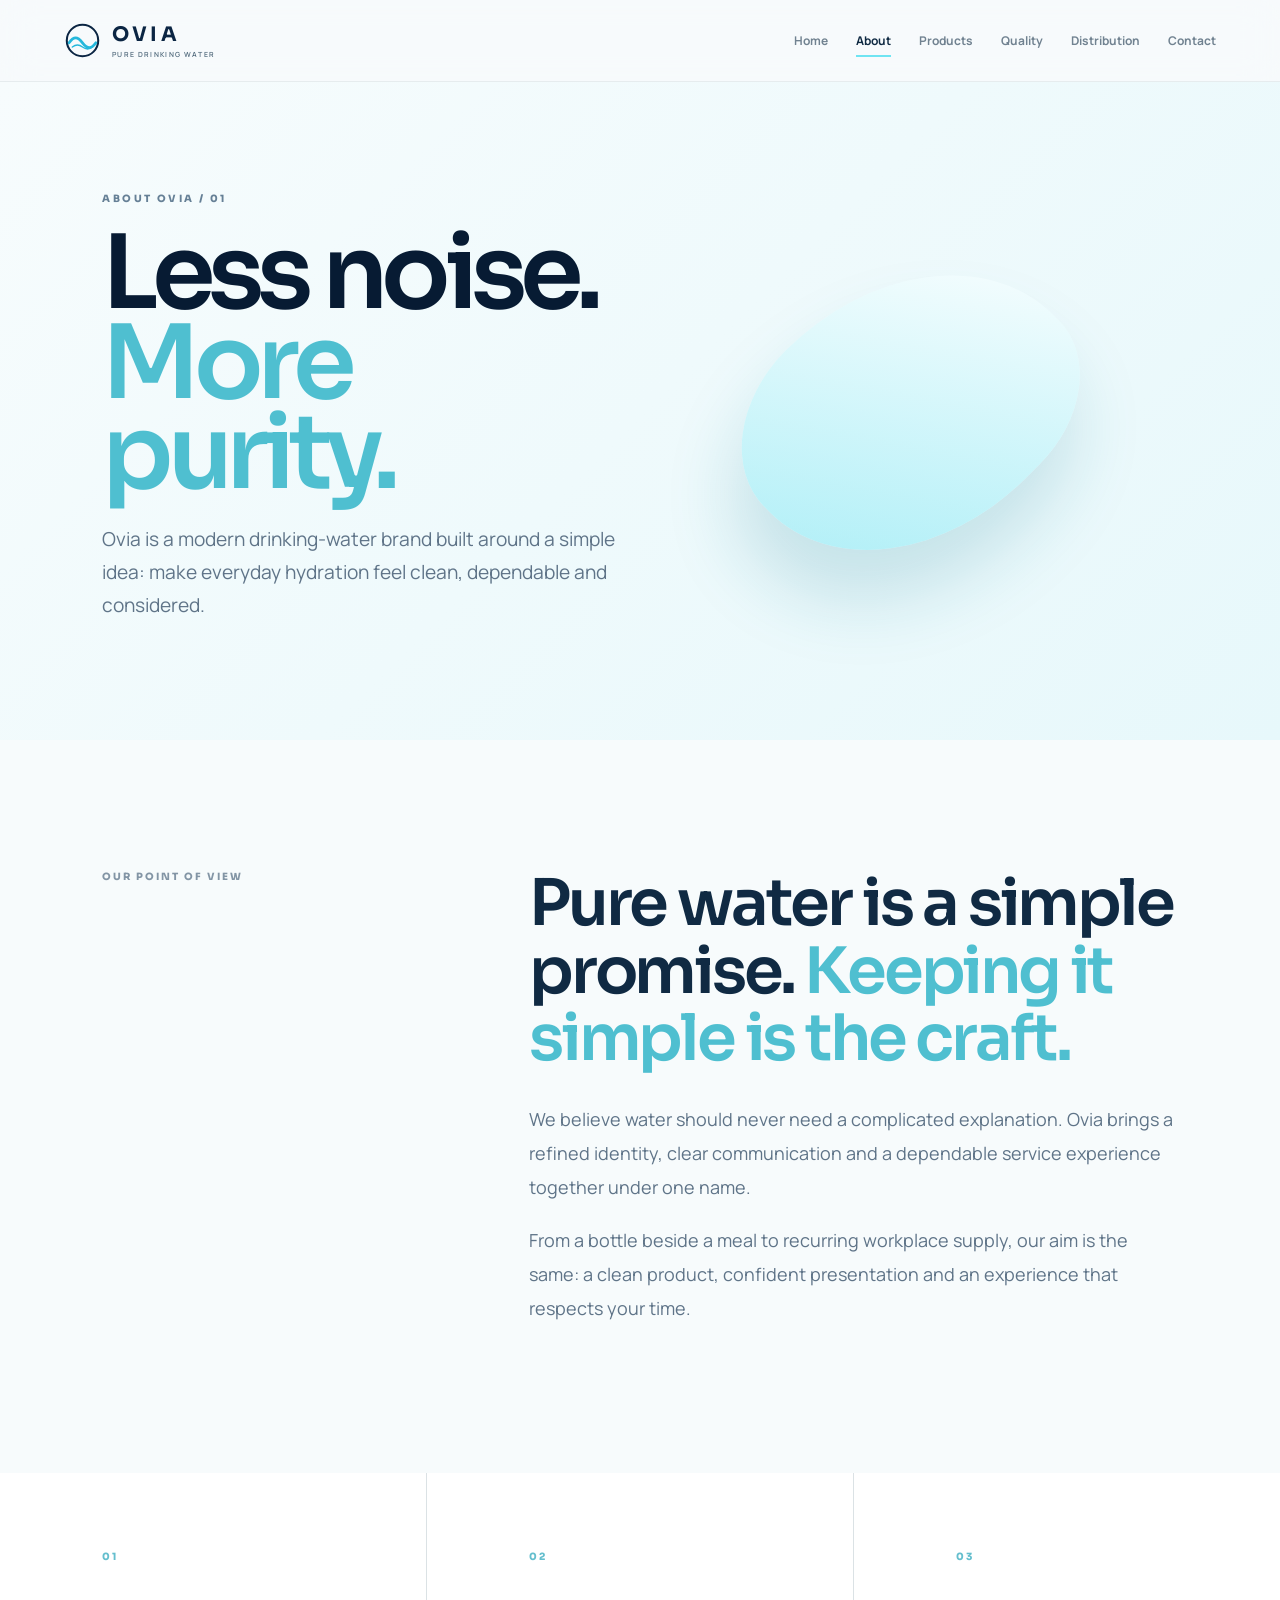
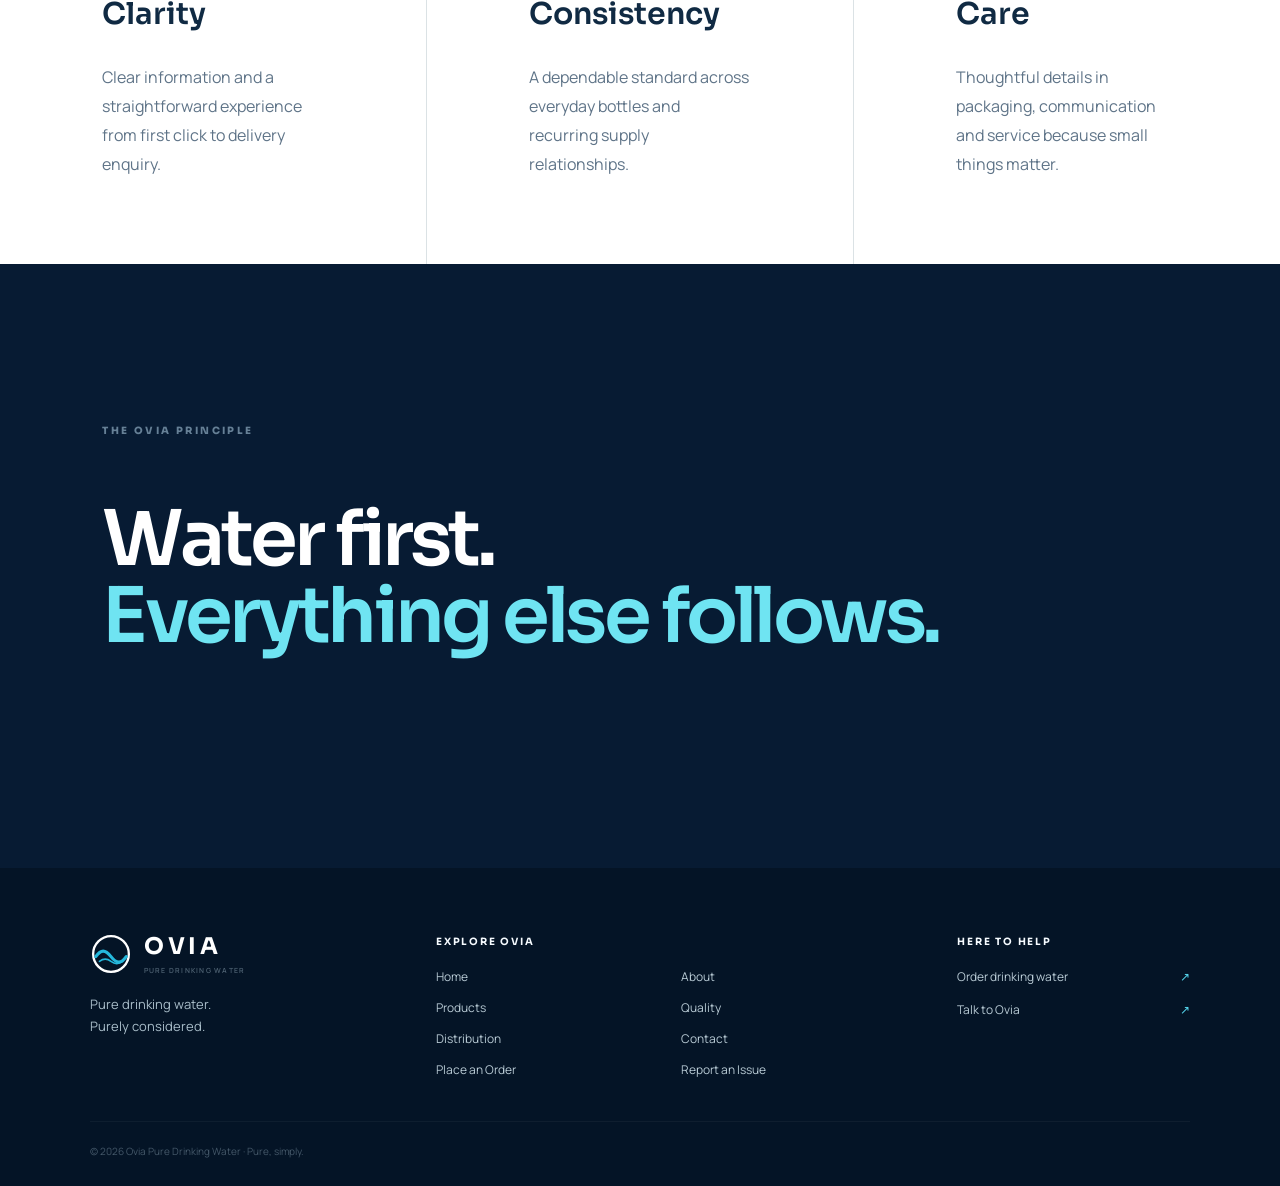
==== about.html @ 5226b3a4 "Refine About page branding and responsive footer" ====
<!doctype html><html lang="en"><head><meta charset="utf-8"><meta name="viewport" content="width=device-width,initial-scale=1"><title>About Ovia — Pure, Simply.</title><link rel="preconnect" href="https://fonts.googleapis.com"><link href="https://fonts.googleapis.com/css2?family=Manrope:wght@400;500;600;700;800&family=Sora:wght@500;600;700&display=swap" rel="stylesheet"><link rel="stylesheet" href="styles.css"><style id="about-page-refinement">/* About page only: keep the existing layout while matching Ovia identity and avoiding hidden content if motion scripts fail. */.reveal{opacity:1!important;transform:none!important}.brand{gap:11px;text-decoration:none}.brand-mark{width:37px;height:37px;flex:0 0 37px;border:0;border-radius:0;display:block;color:#0b2543}.brand-mark svg{display:block;width:100%;height:100%}.brand-word{font:700 20px Sora,sans-serif;letter-spacing:.16em;color:#0b2543}.brand-word small{display:block;font:600 7px Manrope,sans-serif;letter-spacing:.19em;color:#526a7d;opacity:1}.home-footer{grid-template-columns:minmax(200px,1fr) minmax(300px,1.6fr) minmax(150px,.8fr);gap:42px 55px;padding:64px clamp(24px,7vw,100px) 28px}.home-footer .footer-logo{display:inline-flex;align-items:center;gap:12px;color:#fff;text-decoration:none}.home-footer .footer-logo svg{width:42px;height:42px;flex:0 0 42px}.home-footer .footer-logo span{font:700 23px Sora,sans-serif;letter-spacing:.17em}.home-footer .footer-logo small{display:block;margin-top:5px;color:#a7bfce;font:600 7px Manrope,sans-serif;letter-spacing:.18em}.home-footer .footer-brand p{font-size:13px;color:#a9bdc9}.home-footer .footer-navigation>strong,.home-footer .footer-contact>strong{display:block;margin:3px 0 20px;color:#f6fbff;font:700 10px Sora,sans-serif;letter-spacing:.18em}.home-footer .footer-links{display:grid;grid-template-columns:repeat(2,minmax(95px,1fr));gap:13px 24px;align-items:start}.home-footer .footer-links a,.home-footer .footer-contact>a{color:#b9cbd5;font-size:12px;line-height:1.5;text-decoration:none;transition:color .2s}.home-footer .footer-links a:hover,.home-footer .footer-contact>a:hover{color:#55d7ee}.home-footer .footer-contact>a{display:flex;justify-content:space-between;gap:18px;margin:0 0 15px}.home-footer .footer-contact>a span{color:#55d7ee}.home-footer>small{padding-top:22px;border-top:1px solid #ffffff18;color:#91a8b8;font-size:10px}.home-footer .footer-links a{padding:0}.home-footer .footer-contact{min-width:0}@media(max-width:900px){.home-footer{grid-template-columns:1fr 1.4fr;gap:36px}.home-footer .footer-contact{grid-column:1/-1}.home-footer .footer-contact>a{max-width:320px}}@media(max-width:680px){.brand{gap:8px}.brand-mark{width:32px;height:32px;flex-basis:32px}.brand-word{font-size:18px}.brand-word small{font-size:6px}.home-footer{grid-template-columns:1fr;padding:48px 7vw 24px;gap:30px}.home-footer .footer-contact{grid-column:auto}.home-footer .footer-links{grid-template-columns:repeat(2,minmax(0,1fr));gap:14px 20px}.home-footer>small{grid-column:auto;line-height:1.7}.home-footer .footer-navigation>strong,.home-footer .footer-contact>strong{margin-bottom:15px}.page-hero{gap:20px;padding-top:70px;padding-bottom:70px}.page-hero-art{min-height:280px}.drop-giant{width:200px;height:260px}}</style></head><body><header class="site-header"><a class="brand" href="index.html" aria-label="Ovia — Home"><span class="brand-mark" aria-hidden="true"><svg viewBox="0 0 40 40" focusable="false"><circle cx="20" cy="20" r="17" fill="none" stroke="currentColor" stroke-width="2.2"/><path d="M5.5 22.5c5-7 9-7 14.5 0s9.5 7 14.5 0" fill="none" stroke="#25b8dc" stroke-width="3" stroke-linecap="round"/><path d="M9 27c4-3 7-3 11 0s7 3 11 0" fill="none" stroke="#25b8dc" stroke-width="1.6" stroke-linecap="round"/></svg></span><span class="brand-word">OVIA<small>PURE DRINKING WATER</small></span></a><button class="menu-btn"><i></i><i></i></button><nav class="nav"><a href="index.html">Home</a><a class="active" href="about.html">About</a><a class="" href="products.html">Products</a><a class="" href="quality.html">Quality</a><a class="" href="distribution.html">Distribution</a><a class="" href="contact.html">Contact</a></nav></header><main><section class="page-hero"><div class="reveal"><p class="eyebrow">ABOUT OVIA / 01</p><h1>Less noise.<br><em>More purity.</em></h1><p class="lead">Ovia is a modern drinking-water brand built around a simple idea: make everyday hydration feel clean, dependable and considered.</p></div><div class="page-hero-art"><div class="drop-giant"></div></div></section><section class="section narrative"><div class="section-tag">OUR POINT OF VIEW</div><div class="narrative-copy reveal"><h2>Pure water is a simple promise. <em>Keeping it simple is the craft.</em></h2><p>We believe water should never need a complicated explanation. Ovia brings a refined identity, clear communication and a dependable service experience together under one name.</p><p>From a bottle beside a meal to recurring workplace supply, our aim is the same: a clean product, confident presentation and an experience that respects your time.</p></div></section><section class="values"><div class="value reveal"><span>01</span><h3>Clarity</h3><p>Clear information and a straightforward experience from first click to delivery enquiry.</p></div><div class="value reveal"><span>02</span><h3>Consistency</h3><p>A dependable standard across everyday bottles and recurring supply relationships.</p></div><div class="value reveal"><span>03</span><h3>Care</h3><p>Thoughtful details in packaging, communication and service because small things matter.</p></div></section><section class="dark-story"><p class="eyebrow">THE OVIA PRINCIPLE</p><h2>Water first.<br><em>Everything else follows.</em></h2></section></main><footer class="footer home-footer"><div class="footer-brand"><a class="footer-logo" href="index.html" aria-label="Ovia Home"><svg viewBox="0 0 40 40" aria-hidden="true"><circle cx="20" cy="20" r="17" fill="none" stroke="currentColor" stroke-width="2.2"/><path d="M5.5 22.5c5-7 9-7 14.5 0s9.5 7 14.5 0" fill="none" stroke="#25b8dc" stroke-width="3" stroke-linecap="round"/><path d="M9 27c4-3 7-3 11 0s7 3 11 0" fill="none" stroke="#25b8dc" stroke-width="1.6" stroke-linecap="round"/></svg><span>OVIA<small>PURE DRINKING WATER</small></span></a><p>Pure drinking water.<br>Purely considered.</p></div><div class="footer-navigation"><strong>EXPLORE OVIA</strong><div class="footer-links"><a href="index.html">Home</a><a href="about.html">About</a><a href="products.html">Products</a><a href="quality.html">Quality</a><a href="distribution.html">Distribution</a><a href="contact.html">Contact</a><a href="order.html">Place an Order</a><a href="report.html">Report an Issue</a></div></div><div class="footer-contact"><strong>HERE TO HELP</strong><a href="order.html">Order drinking water <span>↗</span></a><a href="contact.html">Talk to Ovia <span>↗</span></a></div><small>© 2026 Ovia Pure Drinking Water · Pure, simply.</small></footer><div id="success-modal"></div><script src="app.js?v=20261009-about1"></script></body></html>
---- styles.css ----
:root{--navy:#071b33;--navy2:#0b2748;--aqua:#6fe4f2;--ice:#eafbfd;--ink:#102a43;--muted:#5f7488;--white:#fff;--line:rgba(16,42,67,.12);--ease:cubic-bezier(.16,1,.3,1)}
*{box-sizing:border-box}html{scroll-behavior:smooth}body{margin:0;background:#f7fbfc;color:var(--ink);font-family:Manrope,system-ui,sans-serif;overflow-x:hidden}a{text-decoration:none;color:inherit}button,input,select,textarea{font:inherit}button{cursor:pointer}
#preloader{position:fixed;inset:0;z-index:9999;background:var(--navy);display:grid;place-items:center;align-content:center;gap:22px;color:white;transition:opacity .8s var(--ease),visibility .8s}.preload-orb{width:88px;height:104px;animation:dropIn 1.2s var(--ease)}.preload-orb svg{width:100%;height:100%;fill:none;stroke:var(--aqua);stroke-width:2}.preload-line{width:180px;height:1px;background:rgba(255,255,255,.15);position:relative;overflow:hidden}.preload-line:after{content:"";position:absolute;inset:0;background:var(--aqua);transform:translateX(-100%);animation:loadline 1.5s var(--ease) forwards}.preloader-done{opacity:0;visibility:hidden}.preload-orb+ .preload-line+span{font:700 12px Sora;letter-spacing:.35em}
.site-header{height:82px;padding:0 clamp(20px,5vw,72px);display:flex;align-items:center;justify-content:space-between;background:rgba(247,251,252,.8);backdrop-filter:blur(18px);position:sticky;top:0;z-index:100;border-bottom:1px solid rgba(16,42,67,.07)}.brand{display:flex;align-items:center;gap:10px;font:700 18px Sora;letter-spacing:.08em}.brand small{display:block;font:700 7px Manrope;letter-spacing:.22em;opacity:.5;margin-top:3px}.brand-mark{width:31px;height:38px;border:1px solid var(--navy);border-radius:55% 45% 55% 45%;display:grid;place-items:center;color:var(--aqua);font-size:28px;line-height:1}.nav{display:flex;gap:28px;font-size:12px;font-weight:700}.nav a{opacity:.58;position:relative;padding:32px 0}.nav a:after{content:"";position:absolute;left:0;right:100%;bottom:24px;height:2px;background:var(--aqua);transition:.4s var(--ease)}.nav a:hover,.nav a.active{opacity:1}.nav a.active:after,.nav a:hover:after{right:0}.menu-btn{display:none;background:none;border:0}.menu-btn i{display:block;width:25px;height:2px;background:var(--navy);margin:6px}
.hero{min-height:calc(100vh - 82px);position:relative;display:grid;grid-template-columns:1fr 1fr;align-items:center;padding:8vw;overflow:hidden;background:linear-gradient(135deg,#f9fdfe,#eaf8fb)}.hero-water{position:absolute;width:70vw;height:70vw;right:-30vw;top:-25vw;border-radius:50%;background:radial-gradient(circle,rgba(111,228,242,.32),transparent 62%);filter:blur(5px);animation:waterPulse 7s ease-in-out infinite}.hero-copy{position:relative;z-index:2;max-width:650px}.eyebrow{font:800 10px Sora;letter-spacing:.24em;color:#668096;text-transform:uppercase}.hero h1,.page-hero h1,.form-page-head h1{font:600 clamp(58px,8vw,126px)/.88 Sora;margin:24px 0;color:var(--navy);letter-spacing:-.065em}.hero h1 em,.page-hero h1 em,.form-page-head h1 em,h2 em{font-style:normal;color:#4fbfd0}.lead{font-size:clamp(17px,1.5vw,21px);line-height:1.7;color:var(--muted);max-width:650px}.hero-actions{display:flex;align-items:center;gap:26px;margin-top:36px}.btn{display:inline-flex;align-items:center;justify-content:center;gap:25px;border:0;border-radius:999px;padding:17px 24px;font-weight:800;font-size:12px;transition:.45s var(--ease);position:relative;overflow:hidden}.btn span{transition:.45s var(--ease)}.btn:hover{transform:translateY(-4px);box-shadow:0 18px 40px rgba(7,27,51,.16)}.btn:hover span{transform:translateX(5px)}.btn-primary{background:var(--navy);color:#fff}.btn-dark{background:var(--navy);color:white}.text-link{font-weight:800;font-size:12px;border-bottom:1px solid var(--navy);padding-bottom:6px}.hero-bottle-wrap{height:620px;display:grid;place-items:center;position:relative;z-index:2}.halo{position:absolute;width:440px;height:440px;border-radius:50%;background:radial-gradient(circle,rgba(111,228,242,.42),rgba(111,228,242,0) 68%);filter:blur(2px);animation:halo 5s ease-in-out infinite}.hero-orbit{position:absolute;border:1px solid rgba(79,191,208,.3);border-radius:50%;animation:spin 18s linear infinite}.o1{width:520px;height:180px;transform:rotate(-22deg)}.o2{width:410px;height:520px;transform:rotate(18deg);animation-direction:reverse}
.bottle{position:relative;display:flex;flex-direction:column;align-items:center;filter:drop-shadow(22px 28px 28px rgba(7,27,51,.2));animation:floatBottle 5s ease-in-out infinite}.cap{width:58%;height:30px;background:linear-gradient(90deg,#b9f6fb,#4fcbdc);border-radius:7px 7px 5px 5px;box-shadow:inset 0 2px 5px #fff8}.neck{width:64%;height:50px;background:linear-gradient(90deg,rgba(255,255,255,.9),rgba(205,247,250,.75),rgba(255,255,255,.9));border-radius:8px 8px 4px 4px}.bottle-body{position:relative;width:100%;height:100%;border-radius:28px 28px 35px 35px;background:linear-gradient(100deg,rgba(255,255,255,.9),rgba(177,237,244,.7) 40%,rgba(255,255,255,.95) 75%);border:1px solid rgba(255,255,255,.9);box-shadow:inset 9px 0 18px rgba(255,255,255,.6),inset -10px 0 20px rgba(55,159,180,.12)}.bottle-body:after{content:"";position:absolute;left:12%;top:8%;width:17%;height:72%;background:linear-gradient(#fff9,transparent);border-radius:50%;filter:blur(3px)}.bottle-label{position:absolute;left:8%;right:8%;top:35%;height:30%;background:rgba(255,255,255,.72);border:1px solid rgba(7,27,51,.07);border-radius:14px;display:grid;place-content:center;text-align:center;z-index:2}.bottle-label b{font:700 20px Sora;letter-spacing:.1em;color:var(--navy)}.bottle-label small{font-size:7px;letter-spacing:.2em;margin-top:4px;color:#648093}.bottle-label i{display:block;width:22px;height:1px;background:var(--aqua);margin:8px auto 0}.bottle-150{width:230px;height:520px}.bottle-500{width:145px;height:340px}.bottle-1500{width:190px;height:455px}.bottle-19{width:270px;height:390px}.bottle-19 .bottle-body{border-radius:20px 20px 34px 34px}.handle{position:absolute;width:105px;height:145px;right:-48px;top:90px;border:18px solid rgba(190,239,244,.85);border-left:0;border-radius:0 60px 60px 0;z-index:-1}.mini-bottle{position:relative;margin:auto;display:flex;flex-direction:column;align-items:center}.b500{width:80px;height:190px}.b1500{width:95px;height:225px}.b19{width:125px;height:190px}.mini-bottle .cap{height:12px}.mini-bottle .neck{height:20px}.mini-bottle .bottle-body{border-radius:13px 13px 18px 18px}.mini-bottle .bottle-label b{font-size:10px}.mini-bottle .bottle-label small{font-size:5px}.scroll-cue{position:absolute;bottom:28px;left:8vw;font:800 9px Sora;letter-spacing:.2em;color:#73889a}.scroll-cue span{font-size:18px;margin-left:8px}
.section{padding:130px 8vw}.split{display:grid;grid-template-columns:.5fr 1fr;gap:7vw}.section-tag{font:800 10px Sora;letter-spacing:.2em;color:#8395a5}.split-content{max-width:760px}.split h2,.section-head h2{font:600 clamp(38px,5vw,70px)/1.02 Sora;letter-spacing:-.05em;margin:15px 0 25px}.split p:not(.eyebrow){font-size:18px;line-height:1.85;color:var(--muted);max-width:700px}.dark-band{background:var(--navy);color:white;overflow:hidden;padding:34px 0}.marquee{display:flex;gap:70px;white-space:nowrap;width:max-content;animation:marquee 22s linear infinite}.marquee span{font:600 28px Sora;letter-spacing:.05em}.product-preview{background:#eef8fa}.section-head{display:flex;justify-content:space-between;align-items:end;margin-bottom:65px}.product-grid{display:grid;grid-template-columns:repeat(3,1fr);gap:24px}.product-card{background:white;border:1px solid var(--line);border-radius:30px;padding:45px 30px;min-height:450px;display:flex;flex-direction:column;justify-content:flex-end;transition:.55s var(--ease)}.product-card:hover{transform:translateY(-12px);box-shadow:0 30px 70px rgba(7,27,51,.12)}.product-card.featured{background:var(--navy);color:white}.product-card p{color:#7790a3}.product-card.featured p{color:#aac2d0}.product-card h3{font:600 28px Sora;margin:25px 0 5px}.cta-panel{margin:0 8vw 100px;border-radius:38px;padding:75px;display:flex;justify-content:space-between;align-items:center;background:linear-gradient(120deg,var(--navy),#0d3a62);color:#fff;position:relative;overflow:hidden}.cta-panel:after{content:"";position:absolute;width:420px;height:420px;right:-120px;top:-190px;border:1px solid rgba(111,228,242,.3);border-radius:50%}.cta-panel h2{font:600 clamp(35px,4vw,60px) Sora;letter-spacing:-.04em;margin:10px 0}.cta-panel h2 em{color:var(--aqua)}
.footer{background:#041426;color:#b9cbd5;padding:70px 8vw;display:grid;grid-template-columns:1fr auto;gap:50px}.footer b{font:700 22px Sora;color:white;letter-spacing:.1em}.footer p{line-height:1.7}.footer-links{display:flex;gap:25px;align-items:start}.footer-links a{font-size:12px}.footer small{grid-column:1/-1;opacity:.45;font-size:10px}
.page-hero{min-height:650px;padding:100px 8vw;display:grid;grid-template-columns:1fr 1fr;align-items:center;background:linear-gradient(135deg,#f7fcfd,#e7f8fb)}.page-hero.compact{min-height:530px;display:block}.page-hero-art{display:grid;place-items:center}.drop-giant{width:260px;height:340px;border-radius:65% 35% 62% 38%;background:linear-gradient(145deg,#fff,rgba(111,228,242,.55));transform:rotate(45deg);box-shadow:30px 40px 70px rgba(23,125,151,.18);animation:floatBottle 5s infinite}.narrative{display:grid;grid-template-columns:.5fr 1fr;gap:8vw}.narrative-copy h2{font:600 clamp(38px,5vw,68px)/1.05 Sora;letter-spacing:-.05em;margin:0 0 30px}.narrative-copy p{font-size:18px;line-height:1.9;color:var(--muted);max-width:750px}.values{display:grid;grid-template-columns:repeat(3,1fr);gap:1px;background:var(--line)}.value{background:#fff;padding:70px 8vw;min-height:330px}.value span,.product-no,.quality-step>span,.dist-card>span{font:800 10px Sora;color:#65bfce;letter-spacing:.15em}.value h3{font:600 30px Sora}.value p,.dist-card p{line-height:1.8;color:var(--muted)}.dark-story{padding:150px 8vw;background:var(--navy);color:#fff}.dark-story h2{font:600 clamp(45px,6vw,90px)/1 Sora;letter-spacing:-.05em}.dark-story em{color:var(--aqua)}
.products-list{padding:60px 8vw 130px}.big-product{display:grid;grid-template-columns:1fr 1fr;gap:10vw;align-items:center;min-height:680px;border-bottom:1px solid var(--line)}.big-product.reverse .product-visual{order:2}.product-visual{min-height:540px;display:grid;place-items:center;background:linear-gradient(145deg,#edfafd,#fff);border-radius:40px;overflow:hidden}.big-product h2{font:600 clamp(50px,6vw,80px) Sora;letter-spacing:-.06em;margin:15px 0}.big-product p,.big-product li{font-size:17px;line-height:1.8;color:var(--muted)}.big-product ul{padding-left:18px;margin:25px 0 35px}
.quality-rings{height:360px;width:360px;position:relative;display:grid;place-items:center;margin:auto}.quality-rings span{position:absolute;border:1px solid rgba(79,191,208,.4);border-radius:50%;inset:0;animation:spin 15s linear infinite}.quality-rings span:nth-child(2){inset:45px;animation-direction:reverse}.quality-rings span:nth-child(3){inset:90px;animation-duration:8s}.quality-rings b{font:700 24px Sora;letter-spacing:.1em}.quality-grid{display:grid;grid-template-columns:repeat(2,1fr);background:var(--line);gap:1px}.quality-step{background:#fff;padding:75px 8vw;min-height:330px}.quality-step h2{font:600 38px Sora;margin:20px 0 10px}.quality-step p{max-width:550px;line-height:1.85;color:var(--muted)}.quality-note{margin:100px 8vw;padding:75px;border-radius:35px;background:var(--ice);display:flex;justify-content:space-between;gap:60px}.quality-note h2{font:600 52px Sora;letter-spacing:-.04em}.quality-note p{max-width:420px;line-height:1.8;color:var(--muted)}
.distribution-grid{display:grid;grid-template-columns:repeat(2,1fr);gap:1px;background:var(--line)}.dist-card{background:#fff;padding:75px 8vw;min-height:310px}.dist-card h2{font:600 35px Sora}.process-strip{display:grid;grid-template-columns:repeat(4,1fr);background:var(--navy);color:white}.process-strip>div{padding:55px 4vw;border-right:1px solid rgba(255,255,255,.1);display:flex;flex-direction:column;gap:10px}.process-strip span{color:var(--aqua);font:800 10px Sora}.process-strip small{color:#9fb5c5}
.contact-layout{padding:100px 8vw 130px;display:grid;grid-template-columns:.85fr 1fr;gap:8vw;align-items:start}.contact-intro h1{font:600 clamp(55px,7vw,100px)/.9 Sora;letter-spacing:-.06em;margin:25px 0}.contact-intro>p:not(.eyebrow){font-size:18px;line-height:1.8;color:var(--muted);max-width:560px}.contact-points{margin-top:55px;display:grid;gap:25px}.contact-points div{border-left:2px solid var(--aqua);padding-left:18px}.contact-points small{display:block;font:800 9px Sora;letter-spacing:.2em;color:#8296a6;margin-bottom:6px}.contact-points b{font-size:13px}.form-card,.form-shell{background:white;border:1px solid var(--line);border-radius:32px;box-shadow:0 30px 90px rgba(7,27,51,.08)}.form-card{padding:45px}.form-card form,.form-shell form{display:grid;gap:20px}label{display:grid;gap:9px;font-size:11px;font-weight:800;color:#557087}input,select,textarea{width:100%;border:1px solid #d6e2e8;background:#fbfdfe;border-radius:13px;padding:15px 16px;color:var(--ink);outline:none;transition:.3s}input:focus,select:focus,textarea:focus{border-color:#61cfdf;box-shadow:0 0 0 4px rgba(111,228,242,.12)}textarea{resize:vertical}.phone-row,.field-grid{display:grid;grid-template-columns:1fr 1fr;gap:16px}.phone-row{grid-template-columns:.75fr 1.25fr}.form-page-head{padding:100px 8vw 60px;background:linear-gradient(135deg,#f7fcfd,#e7f8fb)}.form-page-head h1{margin-bottom:20px}.form-page-head>p:last-child{font-size:18px;color:var(--muted);max-width:700px;line-height:1.7}.form-shell{margin:20px 8vw 120px;padding:55px}.form-shell.narrow{max-width:1000px}.form-section{display:grid;grid-template-columns:70px 1fr;gap:20px;padding:35px 0;border-bottom:1px solid var(--line)}.form-section>span{font:800 10px Sora;color:#63c2d1;letter-spacing:.15em}.form-section h2{font:600 30px Sora;margin:0 0 8px}.hint{font-size:12px;line-height:1.7;color:var(--muted);margin:0 0 20px}.quantity-grid{display:grid;grid-template-columns:repeat(3,1fr);gap:14px;margin:25px 0}.quantity-grid>label{background:#f4fafb;border:1px solid var(--line);padding:20px;border-radius:18px}.q-title{font:700 16px Sora;color:var(--ink);display:flex;justify-content:space-between;gap:8px}.q-title small{font:10px Manrope;color:#7890a0;font-weight:600}.stepper{display:grid;grid-template-columns:38px 1fr 38px;margin-top:18px}.stepper button{border:0;background:var(--navy);color:white}.stepper input{text-align:center;border-radius:0}.wide{margin-top:16px}.issue-head{background:#fff1ef}.submit-btn{justify-self:start;margin-top:10px}
#success-modal{position:fixed;inset:0;z-index:9998;display:none;place-items:center;background:rgba(4,20,38,.72);backdrop-filter:blur(14px)}#success-modal.show{display:grid}.success-card{width:min(560px,90vw);background:white;border-radius:35px;padding:55px;text-align:center;animation:successIn .7s var(--ease)}.success-art{height:150px;position:relative;margin-bottom:20px}.success-art .person{position:absolute;left:50%;bottom:0;transform:translateX(-50%);width:90px;height:110px;background:linear-gradient(#d8f8fb,#8fdce7);border-radius:50px 50px 25px 25px}.success-art .head{position:absolute;width:48px;height:48px;border-radius:50%;background:#f2c5a4;left:50%;top:4px;transform:translateX(-50%)}.success-art .arm{position:absolute;width:26px;height:70px;background:#9ddfe8;border-radius:20px;right:4px;top:28px;transform:rotate(-42deg);transform-origin:bottom}.success-art .thumb{position:absolute;width:19px;height:35px;background:#f2c5a4;border-radius:15px;right:-1px;top:1px;transform:rotate(-35deg)}.check{position:absolute;left:calc(50% + 35px);top:5px;width:55px;height:55px;border-radius:50%;background:#18b979;color:white;display:grid;place-items:center;font-size:30px;font-weight:800;box-shadow:0 10px 30px rgba(24,185,121,.3);animation:checkPop .8s .45s var(--ease) both}.success-card h2{font:600 32px Sora;margin:0 0 10px}.success-card p{color:var(--muted);line-height:1.7}.success-card .btn{margin-top:15px}
.reveal{opacity:0;transform:translateY(35px);transition:opacity 1s var(--ease),transform 1s var(--ease)}.reveal.visible{opacity:1;transform:none}
@keyframes dropIn{0%{opacity:0;transform:scale(.5) translateY(-50px)}70%{transform:scale(1.05)}100%{opacity:1;transform:scale(1)}}@keyframes loadline{to{transform:translateX(0)}}@keyframes halo{50%{transform:scale(1.08);opacity:.65}}@keyframes waterPulse{50%{transform:scale(1.12)}}@keyframes spin{to{transform:rotate(360deg)}}@keyframes floatBottle{50%{transform:translateY(-16px) rotate(1deg)}}@keyframes marquee{to{transform:translateX(-50%)}}@keyframes successIn{from{opacity:0;transform:translateY(40px) scale(.9)}to{opacity:1;transform:none}}@keyframes checkPop{from{transform:scale(0) rotate(-30deg)}to{transform:scale(1) rotate(0)}}@media(max-width:900px){.nav{gap:16px}.nav a{font-size:10px}.hero{padding:70px 6vw}.hero-bottle-wrap{height:500px}.bottle-150{width:190px;height:430px}.section,.products-list,.contact-layout{padding-left:6vw;padding-right:6vw}.cta-panel{margin-left:6vw;margin-right:6vw}.split,.narrative,.contact-layout,.big-product,.page-hero{grid-template-columns:1fr}.page-hero-art{margin-top:40px}.values,.product-grid,.quality-grid,.distribution-grid{grid-template-columns:1fr}.product-grid{gap:16px}.product-card{min-height:390px}.big-product{gap:40px;padding:70px 0}.big-product.reverse .product-visual{order:0}.process-strip{grid-template-columns:1fr 1fr}.form-shell{margin-left:6vw;margin-right:6vw}.cta-panel{padding:50px}.quality-note{margin-left:6vw;margin-right:6vw;flex-direction:column}}@media(max-width:680px){.site-header{height:70px}.nav{position:fixed;inset:70px 0 auto;background:#fff;padding:20px 25px;display:none;flex-direction:column;box-shadow:0 20px 30px #071b3315}.nav.open{display:flex}.nav a{padding:12px}.nav a:after{bottom:4px}.menu-btn{display:block}.hero{display:block;padding:70px 7vw;min-height:calc(100vh - 70px)}.hero h1{font-size:62px}.hero-bottle-wrap{height:420px}.bottle-150{width:160px;height:365px}.hero-orbit{transform:scale(.75)}.section{padding-top:85px;padding-bottom:85px}.section-head{display:block}.section-head .text-link{display:inline-block;margin-top:15px}.cta-panel{display:block;margin-bottom:70px}.cta-panel .btn{margin-top:30px}.footer{grid-template-columns:1fr;padding:55px 7vw}.footer-links{flex-wrap:wrap}.footer small{grid-column:auto}.page-hero{padding:80px 7vw;min-height:580px}.page-hero h1,.form-page-head h1{font-size:58px}.products-list{padding:20px 7vw 80px}.product-visual{min-height:430px}.form-page-head{padding:75px 7vw 45px}.form-shell{margin:20px 7vw 80px;padding:28px 20px}.form-section{grid-template-columns:1fr}.phone-row,.field-grid,.quantity-grid{grid-template-columns:1fr}.form-card{padding:28px 22px}.contact-layout{padding-top:75px}.quality-note{padding:40px 28px}.quality-note h2{font-size:40px}.quality-rings{width:270px;height:270px}.process-strip{grid-template-columns:1fr 1fr}.process-strip>div{padding:35px 7vw}.success-card{padding:40px 25px}}

/* Ovia success character — polished animated confirmation */
.success-art .person{animation:personBreath 2.2s ease-in-out infinite;transform-origin:50% 100%}
.success-art .head{animation:headNod 2.2s ease-in-out infinite;transform-origin:50% 90%}
.success-art .arm{animation:thumbArm 1.7s .15s var(--ease) infinite alternate;transform-origin:bottom center}
.success-art .thumb{animation:thumbPulse 1.7s .15s var(--ease) infinite alternate;transform-origin:bottom center}
.success-art:before,.success-art:after{content:"";position:absolute;border-radius:50%;background:var(--aqua);opacity:0;animation:celebrateDot 1.8s .35s var(--ease) infinite}
.success-art:before{width:7px;height:7px;left:calc(50% - 82px);top:34px}
.success-art:after{width:5px;height:5px;right:calc(50% - 105px);top:62px;animation-delay:.65s}
.check{animation:checkPop .8s .45s var(--ease) both,checkGlow 2s 1.1s ease-in-out infinite}
@keyframes personBreath{50%{transform:translateX(-50%) translateY(-4px)}}
@keyframes headNod{50%{transform:translateX(-50%) rotate(3deg)}}
@keyframes thumbArm{50%{transform:rotate(-50deg) translateY(-3px)}100%{transform:rotate(-38deg)}}
@keyframes thumbPulse{50%{transform:rotate(-42deg) translateY(-4px)}100%{transform:rotate(-32deg)}}
@keyframes celebrateDot{0%,100%{opacity:0;transform:translateY(10px) scale(.5)}35%{opacity:.8;transform:translateY(0) scale(1)}70%{opacity:0;transform:translateY(-18px) scale(.7)}}
@keyframes checkGlow{50%{box-shadow:0 12px 38px rgba(24,185,121,.48),0 0 0 9px rgba(24,185,121,.08)}}
@media(max-width:680px){.success-art{height:135px}.success-art .person{width:82px;height:100px}.success-art .head{width:44px;height:44px}.success-art .arm{right:1px}.check{left:calc(50% + 31px);width:50px;height:50px;font-size:27px}}
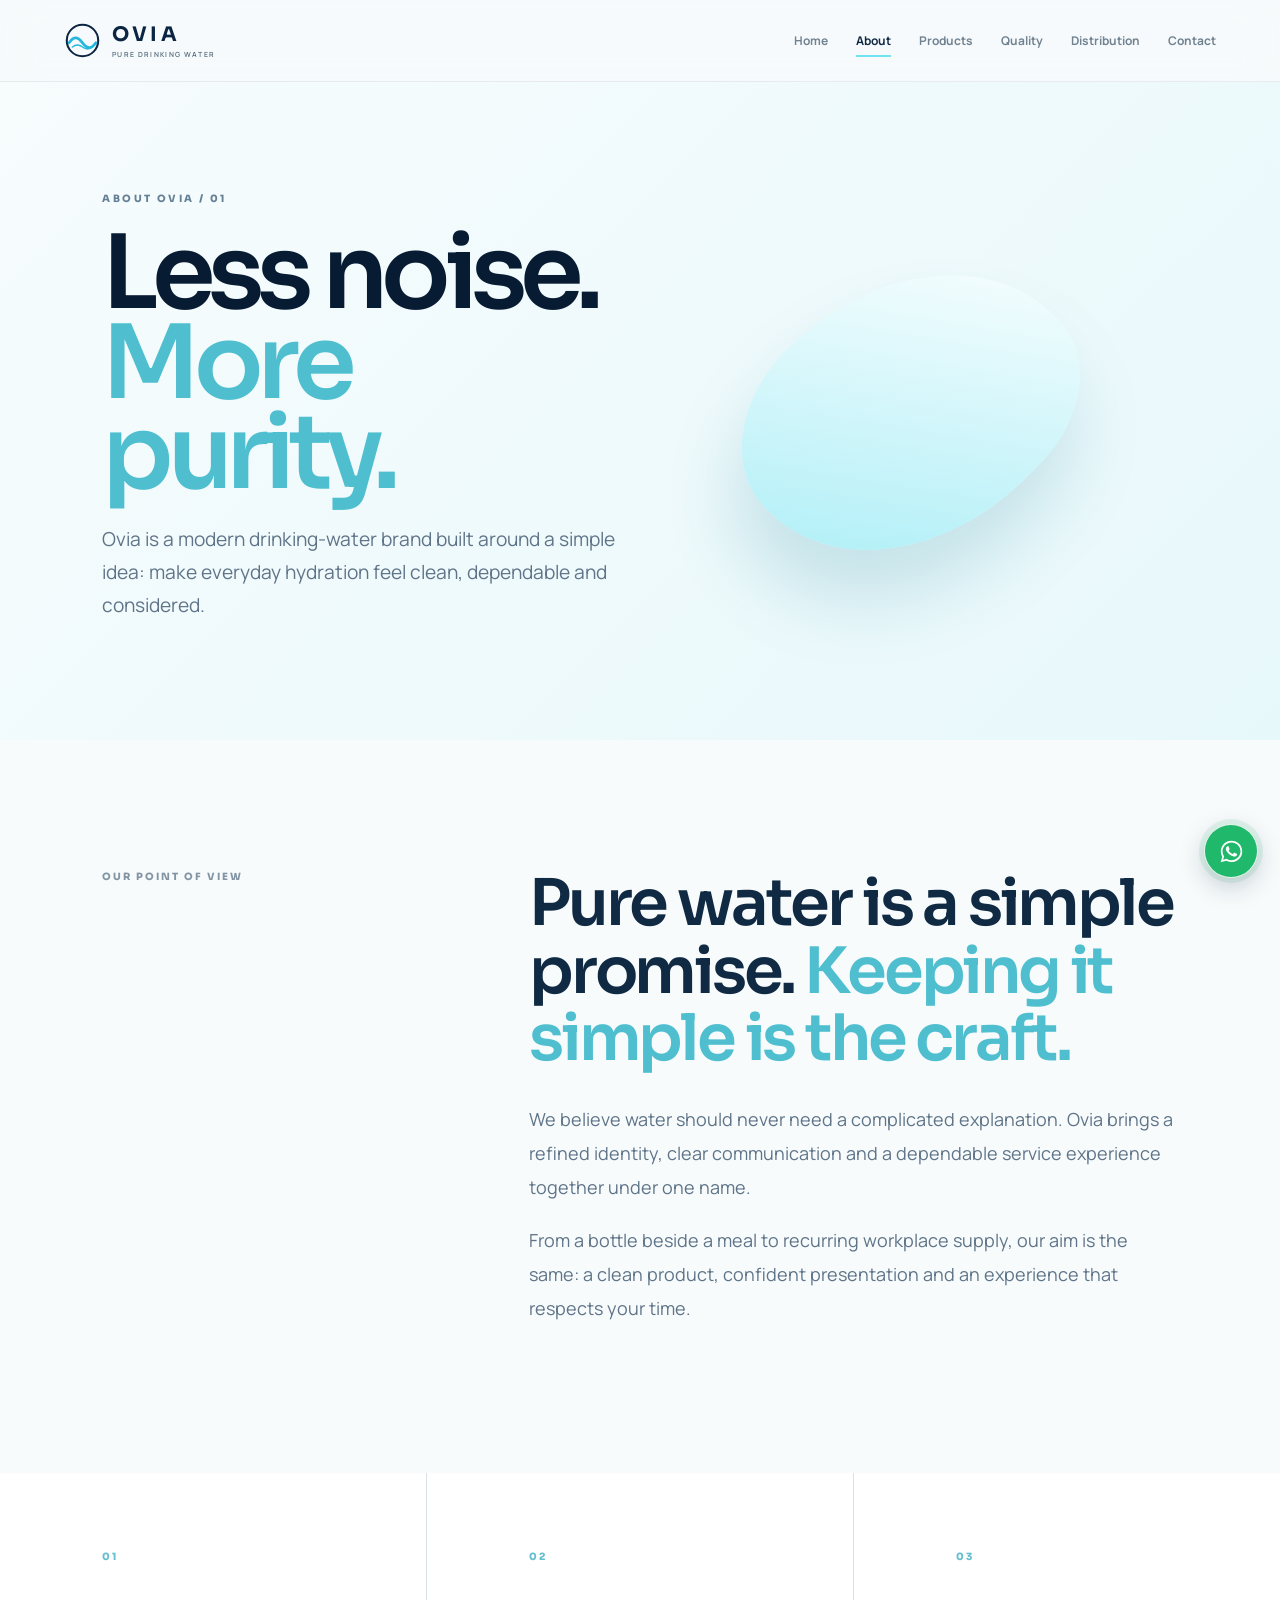
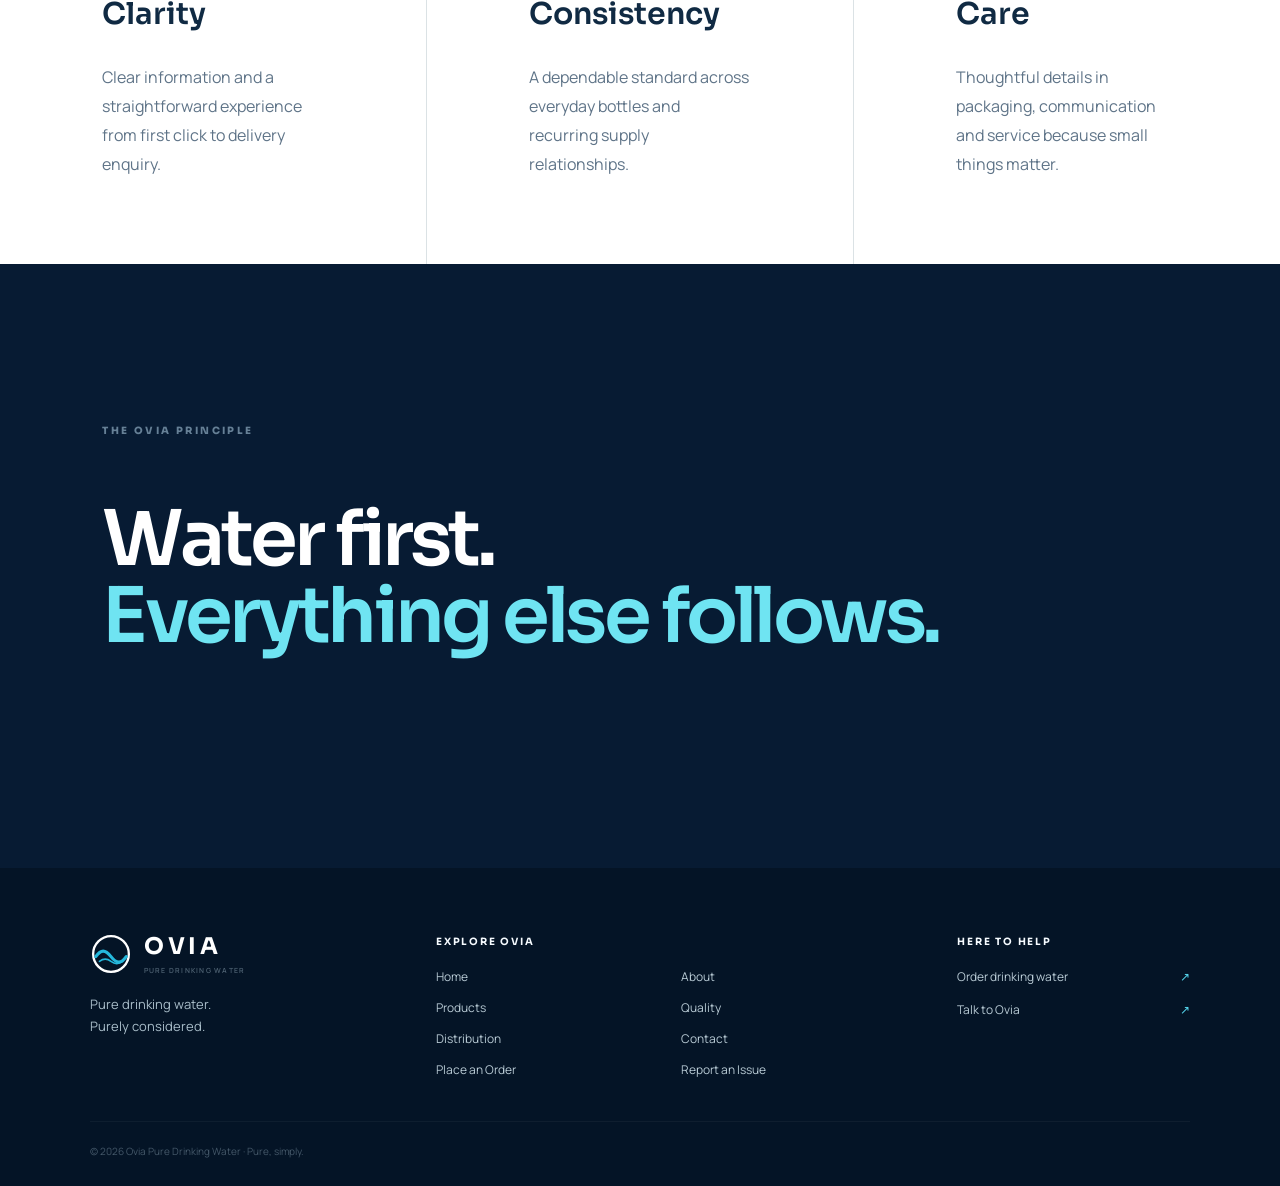
==== commit f8323a0f: "Add premium floating WhatsApp contact button" ====
--- a/about.html
+++ b/about.html
@@ -1 +1,15 @@
-<!doctype html><html lang="en"><head><meta charset="utf-8"><meta name="viewport" content="width=device-width,initial-scale=1"><title>About Ovia — Pure, Simply.</title><link rel="preconnect" href="https://fonts.googleapis.com"><link href="https://fonts.googleapis.com/css2?family=Manrope:wght@400;500;600;700;800&family=Sora:wght@500;600;700&display=swap" rel="stylesheet"><link rel="stylesheet" href="styles.css"><style id="about-page-refinement">/* About page only: keep the existing layout while matching Ovia identity and avoiding hidden content if motion scripts fail. */.reveal{opacity:1!important;transform:none!important}.brand{gap:11px;text-decoration:none}.brand-mark{width:37px;height:37px;flex:0 0 37px;border:0;border-radius:0;display:block;color:#0b2543}.brand-mark svg{display:block;width:100%;height:100%}.brand-word{font:700 20px Sora,sans-serif;letter-spacing:.16em;color:#0b2543}.brand-word small{display:block;font:600 7px Manrope,sans-serif;letter-spacing:.19em;color:#526a7d;opacity:1}.home-footer{grid-template-columns:minmax(200px,1fr) minmax(300px,1.6fr) minmax(150px,.8fr);gap:42px 55px;padding:64px clamp(24px,7vw,100px) 28px}.home-footer .footer-logo{display:inline-flex;align-items:center;gap:12px;color:#fff;text-decoration:none}.home-footer .footer-logo svg{width:42px;height:42px;flex:0 0 42px}.home-footer .footer-logo span{font:700 23px Sora,sans-serif;letter-spacing:.17em}.home-footer .footer-logo small{display:block;margin-top:5px;color:#a7bfce;font:600 7px Manrope,sans-serif;letter-spacing:.18em}.home-footer .footer-brand p{font-size:13px;color:#a9bdc9}.home-footer .footer-navigation>strong,.home-footer .footer-contact>strong{display:block;margin:3px 0 20px;color:#f6fbff;font:700 10px Sora,sans-serif;letter-spacing:.18em}.home-footer .footer-links{display:grid;grid-template-columns:repeat(2,minmax(95px,1fr));gap:13px 24px;align-items:start}.home-footer .footer-links a,.home-footer .footer-contact>a{color:#b9cbd5;font-size:12px;line-height:1.5;text-decoration:none;transition:color .2s}.home-footer .footer-links a:hover,.home-footer .footer-contact>a:hover{color:#55d7ee}.home-footer .footer-contact>a{display:flex;justify-content:space-between;gap:18px;margin:0 0 15px}.home-footer .footer-contact>a span{color:#55d7ee}.home-footer>small{padding-top:22px;border-top:1px solid #ffffff18;color:#91a8b8;font-size:10px}.home-footer .footer-links a{padding:0}.home-footer .footer-contact{min-width:0}@media(max-width:900px){.home-footer{grid-template-columns:1fr 1.4fr;gap:36px}.home-footer .footer-contact{grid-column:1/-1}.home-footer .footer-contact>a{max-width:320px}}@media(max-width:680px){.brand{gap:8px}.brand-mark{width:32px;height:32px;flex-basis:32px}.brand-word{font-size:18px}.brand-word small{font-size:6px}.home-footer{grid-template-columns:1fr;padding:48px 7vw 24px;gap:30px}.home-footer .footer-contact{grid-column:auto}.home-footer .footer-links{grid-template-columns:repeat(2,minmax(0,1fr));gap:14px 20px}.home-footer>small{grid-column:auto;line-height:1.7}.home-footer .footer-navigation>strong,.home-footer .footer-contact>strong{margin-bottom:15px}.page-hero{gap:20px;padding-top:70px;padding-bottom:70px}.page-hero-art{min-height:280px}.drop-giant{width:200px;height:260px}}</style></head><body><header class="site-header"><a class="brand" href="index.html" aria-label="Ovia — Home"><span class="brand-mark" aria-hidden="true"><svg viewBox="0 0 40 40" focusable="false"><circle cx="20" cy="20" r="17" fill="none" stroke="currentColor" stroke-width="2.2"/><path d="M5.5 22.5c5-7 9-7 14.5 0s9.5 7 14.5 0" fill="none" stroke="#25b8dc" stroke-width="3" stroke-linecap="round"/><path d="M9 27c4-3 7-3 11 0s7 3 11 0" fill="none" stroke="#25b8dc" stroke-width="1.6" stroke-linecap="round"/></svg></span><span class="brand-word">OVIA<small>PURE DRINKING WATER</small></span></a><button class="menu-btn"><i></i><i></i></button><nav class="nav"><a href="index.html">Home</a><a class="active" href="about.html">About</a><a class="" href="products.html">Products</a><a class="" href="quality.html">Quality</a><a class="" href="distribution.html">Distribution</a><a class="" href="contact.html">Contact</a></nav></header><main><section class="page-hero"><div class="reveal"><p class="eyebrow">ABOUT OVIA / 01</p><h1>Less noise.<br><em>More purity.</em></h1><p class="lead">Ovia is a modern drinking-water brand built around a simple idea: make everyday hydration feel clean, dependable and considered.</p></div><div class="page-hero-art"><div class="drop-giant"></div></div></section><section class="section narrative"><div class="section-tag">OUR POINT OF VIEW</div><div class="narrative-copy reveal"><h2>Pure water is a simple promise. <em>Keeping it simple is the craft.</em></h2><p>We believe water should never need a complicated explanation. Ovia brings a refined identity, clear communication and a dependable service experience together under one name.</p><p>From a bottle beside a meal to recurring workplace supply, our aim is the same: a clean product, confident presentation and an experience that respects your time.</p></div></section><section class="values"><div class="value reveal"><span>01</span><h3>Clarity</h3><p>Clear information and a straightforward experience from first click to delivery enquiry.</p></div><div class="value reveal"><span>02</span><h3>Consistency</h3><p>A dependable standard across everyday bottles and recurring supply relationships.</p></div><div class="value reveal"><span>03</span><h3>Care</h3><p>Thoughtful details in packaging, communication and service because small things matter.</p></div></section><section class="dark-story"><p class="eyebrow">THE OVIA PRINCIPLE</p><h2>Water first.<br><em>Everything else follows.</em></h2></section></main><footer class="footer home-footer"><div class="footer-brand"><a class="footer-logo" href="index.html" aria-label="Ovia Home"><svg viewBox="0 0 40 40" aria-hidden="true"><circle cx="20" cy="20" r="17" fill="none" stroke="currentColor" stroke-width="2.2"/><path d="M5.5 22.5c5-7 9-7 14.5 0s9.5 7 14.5 0" fill="none" stroke="#25b8dc" stroke-width="3" stroke-linecap="round"/><path d="M9 27c4-3 7-3 11 0s7 3 11 0" fill="none" stroke="#25b8dc" stroke-width="1.6" stroke-linecap="round"/></svg><span>OVIA<small>PURE DRINKING WATER</small></span></a><p>Pure drinking water.<br>Purely considered.</p></div><div class="footer-navigation"><strong>EXPLORE OVIA</strong><div class="footer-links"><a href="index.html">Home</a><a href="about.html">About</a><a href="products.html">Products</a><a href="quality.html">Quality</a><a href="distribution.html">Distribution</a><a href="contact.html">Contact</a><a href="order.html">Place an Order</a><a href="report.html">Report an Issue</a></div></div><div class="footer-contact"><strong>HERE TO HELP</strong><a href="order.html">Order drinking water <span>↗</span></a><a href="contact.html">Talk to Ovia <span>↗</span></a></div><small>© 2026 Ovia Pure Drinking Water · Pure, simply.</small></footer><div id="success-modal"></div><script src="app.js?v=20261009-about1"></script></body></html>+<!doctype html><html lang="en"><head><meta charset="utf-8"><meta name="viewport" content="width=device-width,initial-scale=1"><title>About Ovia — Pure, Simply.</title><link rel="preconnect" href="https://fonts.googleapis.com"><link href="https://fonts.googleapis.com/css2?family=Manrope:wght@400;500;600;700;800&family=Sora:wght@500;600;700&display=swap" rel="stylesheet"><link rel="stylesheet" href="styles.css"><style id="about-page-refinement">/* About page only: keep the existing layout while matching Ovia identity and avoiding hidden content if motion scripts fail. */.reveal{opacity:1!important;transform:none!important}.brand{gap:11px;text-decoration:none}.brand-mark{width:37px;height:37px;flex:0 0 37px;border:0;border-radius:0;display:block;color:#0b2543}.brand-mark svg{display:block;width:100%;height:100%}.brand-word{font:700 20px Sora,sans-serif;letter-spacing:.16em;color:#0b2543}.brand-word small{display:block;font:600 7px Manrope,sans-serif;letter-spacing:.19em;color:#526a7d;opacity:1}.home-footer{grid-template-columns:minmax(200px,1fr) minmax(300px,1.6fr) minmax(150px,.8fr);gap:42px 55px;padding:64px clamp(24px,7vw,100px) 28px}.home-footer .footer-logo{display:inline-flex;align-items:center;gap:12px;color:#fff;text-decoration:none}.home-footer .footer-logo svg{width:42px;height:42px;flex:0 0 42px}.home-footer .footer-logo span{font:700 23px Sora,sans-serif;letter-spacing:.17em}.home-footer .footer-logo small{display:block;margin-top:5px;color:#a7bfce;font:600 7px Manrope,sans-serif;letter-spacing:.18em}.home-footer .footer-brand p{font-size:13px;color:#a9bdc9}.home-footer .footer-navigation>strong,.home-footer .footer-contact>strong{display:block;margin:3px 0 20px;color:#f6fbff;font:700 10px Sora,sans-serif;letter-spacing:.18em}.home-footer .footer-links{display:grid;grid-template-columns:repeat(2,minmax(95px,1fr));gap:13px 24px;align-items:start}.home-footer .footer-links a,.home-footer .footer-contact>a{color:#b9cbd5;font-size:12px;line-height:1.5;text-decoration:none;transition:color .2s}.home-footer .footer-links a:hover,.home-footer .footer-contact>a:hover{color:#55d7ee}.home-footer .footer-contact>a{display:flex;justify-content:space-between;gap:18px;margin:0 0 15px}.home-footer .footer-contact>a span{color:#55d7ee}.home-footer>small{padding-top:22px;border-top:1px solid #ffffff18;color:#91a8b8;font-size:10px}.home-footer .footer-links a{padding:0}.home-footer .footer-contact{min-width:0}@media(max-width:900px){.home-footer{grid-template-columns:1fr 1.4fr;gap:36px}.home-footer .footer-contact{grid-column:1/-1}.home-footer .footer-contact>a{max-width:320px}}@media(max-width:680px){.brand{gap:8px}.brand-mark{width:32px;height:32px;flex-basis:32px}.brand-word{font-size:18px}.brand-word small{font-size:6px}.home-footer{grid-template-columns:1fr;padding:48px 7vw 24px;gap:30px}.home-footer .footer-contact{grid-column:auto}.home-footer .footer-links{grid-template-columns:repeat(2,minmax(0,1fr));gap:14px 20px}.home-footer>small{grid-column:auto;line-height:1.7}.home-footer .footer-navigation>strong,.home-footer .footer-contact>strong{margin-bottom:15px}.page-hero{gap:20px;padding-top:70px;padding-bottom:70px}.page-hero-art{min-height:280px}.drop-giant{width:200px;height:260px}}@media(max-width:680px){.site-header{isolation:isolate}.site-header .menu-btn{display:block;position:relative;z-index:103;padding:10px;touch-action:manipulation}.site-header .nav{z-index:102;max-height:calc(100dvh - 70px);overflow-y:auto;pointer-events:none}.site-header .nav.open{display:flex;pointer-events:auto}}@media(max-width:680px){.site-header .menu-btn{display:block!important;position:relative;z-index:10000;padding:10px;touch-action:manipulation}.site-header .nav.open{display:flex!important;pointer-events:auto!important}} </style></head><body><header class="site-header"><a class="brand" href="index.html" aria-label="Ovia — Home"><span class="brand-mark" aria-hidden="true"><svg viewBox="0 0 40 40" focusable="false"><circle cx="20" cy="20" r="17" fill="none" stroke="currentColor" stroke-width="2.2"/><path d="M5.5 22.5c5-7 9-7 14.5 0s9.5 7 14.5 0" fill="none" stroke="#25b8dc" stroke-width="3" stroke-linecap="round"/><path d="M9 27c4-3 7-3 11 0s7 3 11 0" fill="none" stroke="#25b8dc" stroke-width="1.6" stroke-linecap="round"/></svg></span><span class="brand-word">OVIA<small>PURE DRINKING WATER</small></span></a><button class="menu-btn" type="button" aria-label="Open navigation menu" aria-controls="primary-navigation" aria-expanded="false" onclick="(function(b){var n=b.parentElement.querySelector('.nav');if(!n)return;var o=!n.classList.contains('open');n.classList.toggle('open',o);n.style.cssText=o?'display:flex;position:fixed;top:70px;left:0;right:0;flex-direction:column;background:#fff;padding:20px 25px;z-index:9999;box-shadow:0 20px 30px #071b3315;max-height:calc(100dvh - 70px);overflow-y:auto':'';b.setAttribute('aria-expanded',String(o));})(this)"><i></i><i></i></button><nav id="primary-navigation" class="nav"><a href="index.html">Home</a><a class="active" href="about.html">About</a><a class="" href="products.html">Products</a><a class="" href="quality.html">Quality</a><a class="" href="distribution.html">Distribution</a><a class="" href="contact.html">Contact</a></nav></header><main><section class="page-hero"><div class="reveal"><p class="eyebrow">ABOUT OVIA / 01</p><h1>Less noise.<br><em>More purity.</em></h1><p class="lead">Ovia is a modern drinking-water brand built around a simple idea: make everyday hydration feel clean, dependable and considered.</p></div><div class="page-hero-art"><div class="drop-giant"></div></div></section><section class="section narrative"><div class="section-tag">OUR POINT OF VIEW</div><div class="narrative-copy reveal"><h2>Pure water is a simple promise. <em>Keeping it simple is the craft.</em></h2><p>We believe water should never need a complicated explanation. Ovia brings a refined identity, clear communication and a dependable service experience together under one name.</p><p>From a bottle beside a meal to recurring workplace supply, our aim is the same: a clean product, confident presentation and an experience that respects your time.</p></div></section><section class="values"><div class="value reveal"><span>01</span><h3>Clarity</h3><p>Clear information and a straightforward experience from first click to delivery enquiry.</p></div><div class="value reveal"><span>02</span><h3>Consistency</h3><p>A dependable standard across everyday bottles and recurring supply relationships.</p></div><div class="value reveal"><span>03</span><h3>Care</h3><p>Thoughtful details in packaging, communication and service because small things matter.</p></div></section><section class="dark-story"><p class="eyebrow">THE OVIA PRINCIPLE</p><h2>Water first.<br><em>Everything else follows.</em></h2></section></main><footer class="footer home-footer"><div class="footer-brand"><a class="footer-logo" href="index.html" aria-label="Ovia Home"><svg viewBox="0 0 40 40" aria-hidden="true"><circle cx="20" cy="20" r="17" fill="none" stroke="currentColor" stroke-width="2.2"/><path d="M5.5 22.5c5-7 9-7 14.5 0s9.5 7 14.5 0" fill="none" stroke="#25b8dc" stroke-width="3" stroke-linecap="round"/><path d="M9 27c4-3 7-3 11 0s7 3 11 0" fill="none" stroke="#25b8dc" stroke-width="1.6" stroke-linecap="round"/></svg><span>OVIA<small>PURE DRINKING WATER</small></span></a><p>Pure drinking water.<br>Purely considered.</p></div><div class="footer-navigation"><strong>EXPLORE OVIA</strong><div class="footer-links"><a href="index.html">Home</a><a href="about.html">About</a><a href="products.html">Products</a><a href="quality.html">Quality</a><a href="distribution.html">Distribution</a><a href="contact.html">Contact</a><a href="order.html">Place an Order</a><a href="report.html">Report an Issue</a></div></div><div class="footer-contact"><strong>HERE TO HELP</strong><a href="order.html">Order drinking water <span>↗</span></a><a href="contact.html">Talk to Ovia <span>↗</span></a></div><small>© 2026 Ovia Pure Drinking Water · Pure, simply.</small></footer><div id="success-modal"></div><script src="app.js?v=20261009-menu4"></script>
+<style id="ovia-whatsapp-widget">
+.ovia-wa-float{position:fixed;right:22px;bottom:22px;z-index:10000;width:54px;height:54px;display:grid;place-items:center;border-radius:50%;background:#20b86a;color:#fff;border:1px solid rgba(255,255,255,.85);box-shadow:0 8px 26px rgba(7,26,48,.22),0 0 0 5px rgba(32,184,106,.10);text-decoration:none;transition:transform .22s ease,box-shadow .22s ease;isolation:isolate}
+.ovia-wa-float:hover{transform:translateY(-3px);box-shadow:0 12px 30px rgba(7,26,48,.25),0 0 0 6px rgba(32,184,106,.14)}
+.ovia-wa-float:focus-visible{outline:3px solid #0b2543;outline-offset:4px}
+.ovia-wa-float svg{width:27px;height:27px;display:block;fill:currentColor}
+@media(max-width:600px){.ovia-wa-float{right:15px;bottom:16px;width:50px;height:50px}.ovia-wa-float svg{width:25px;height:25px}}
+@media(prefers-reduced-motion:reduce){.ovia-wa-float{transition:none}}
+</style>
+<a class="ovia-wa-float" href="https://wa.me/923101215472?text=Hello%20Ovia%20team%2C%20I%E2%80%99d%20like%20to%20know%20more%20about%20your%20products%20and%20services.%0A%0ACould%20you%20please%20assist%20me%20with%20my%20enquiry%3F" target="_blank" rel="noopener noreferrer" aria-label="Chat with Ovia on WhatsApp" title="Chat with Ovia">
+<svg viewBox="0 0 32 32" aria-hidden="true"><path d="M16.02 3.2C9.03 3.2 3.34 8.85 3.34 15.8c0 2.23.59 4.4 1.72 6.32L3.2 28.8l6.86-1.79a12.8 12.8 0 0 0 5.95 1.47h.01c6.98 0 12.67-5.65 12.67-12.6 0-3.37-1.32-6.54-3.71-8.92a12.6 12.6 0 0 0-8.96-3.76Zm0 23.14h-.01a10.6 10.6 0 0 1-5.4-1.47l-.39-.23-4.07 1.06 1.09-3.95-.25-.4a10.47 10.47 0 0 1-1.62-5.55c0-5.82 4.78-10.56 10.65-10.56 2.84 0 5.51 1.1 7.52 3.1a10.45 10.45 0 0 1 3.12 7.46c0 5.82-4.78 10.54-10.64 10.54Zm5.84-7.9c-.32-.16-1.9-.93-2.2-1.03-.3-.11-.51-.16-.73.16-.22.32-.84 1.03-1.03 1.24-.19.21-.38.24-.7.08-.33-.16-1.38-.5-2.62-1.58-.97-.85-1.63-1.9-1.82-2.22-.19-.32-.02-.5.14-.66.14-.14.32-.38.49-.56.16-.19.22-.32.33-.54.1-.22.05-.4-.03-.56-.08-.16-.73-1.74-1-2.38-.26-.62-.53-.53-.73-.54h-.62c-.22 0-.57.08-.87.4-.3.32-1.14 1.1-1.14 2.67s1.17 3.1 1.33 3.31c.16.22 2.3 3.49 5.57 4.89.78.33 1.39.53 1.87.68.79.25 1.5.21 2.06.13.63-.09 1.9-.77 2.17-1.52.27-.75.27-1.39.19-1.52-.08-.14-.3-.22-.62-.38Z"/></svg>
+</a>
+
+</body>
+</html>
